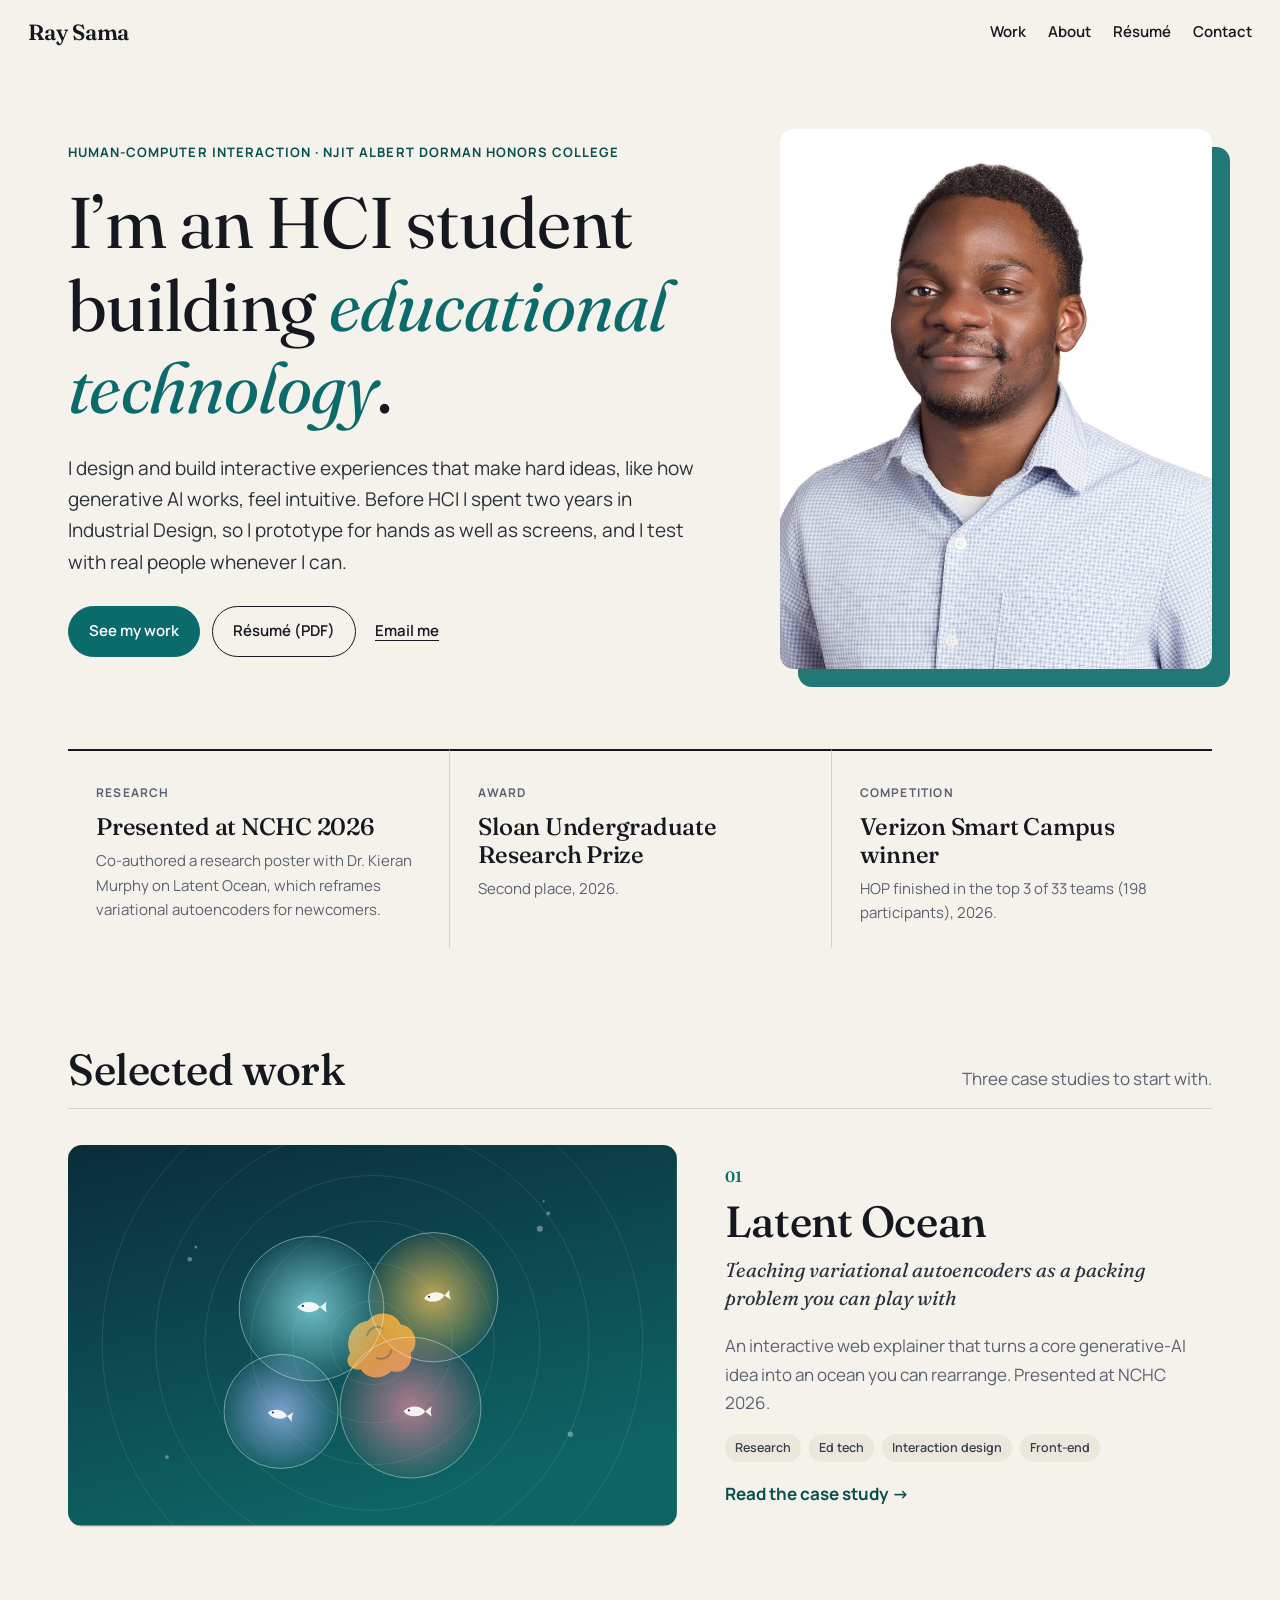
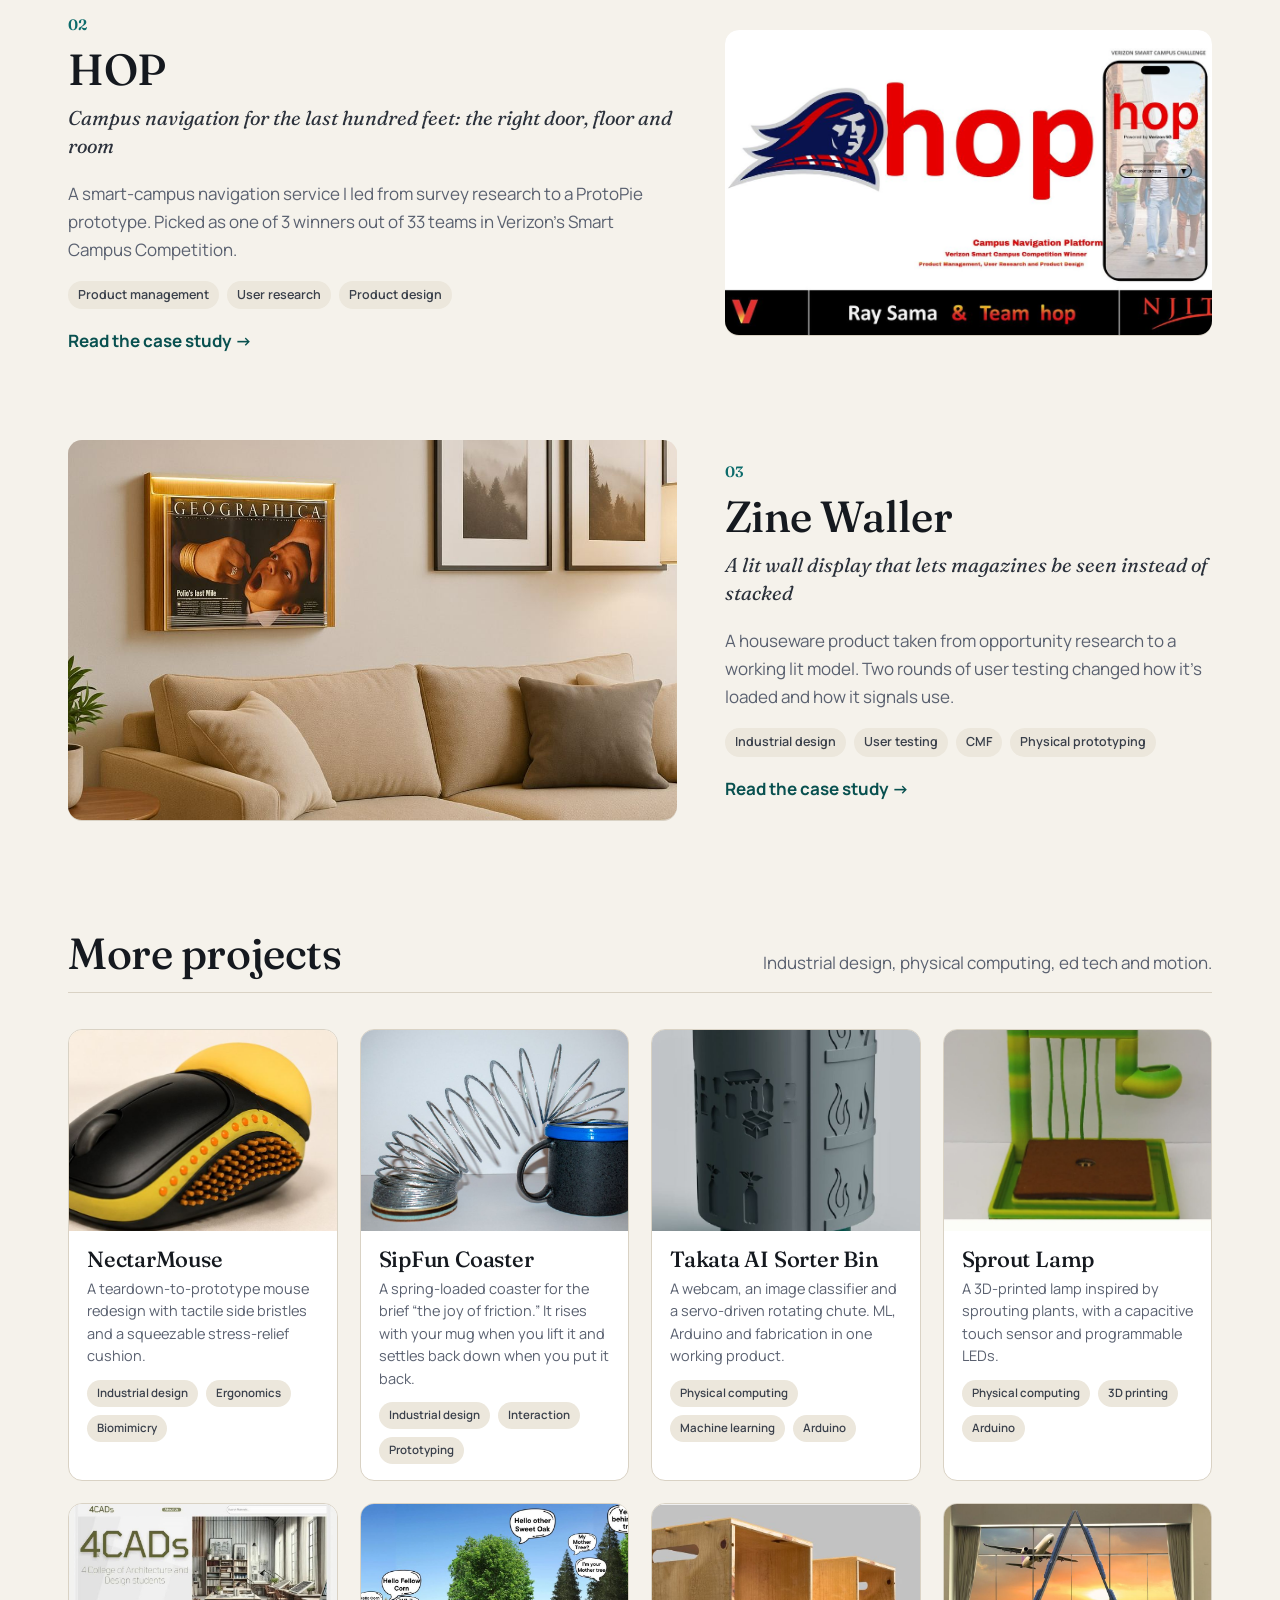
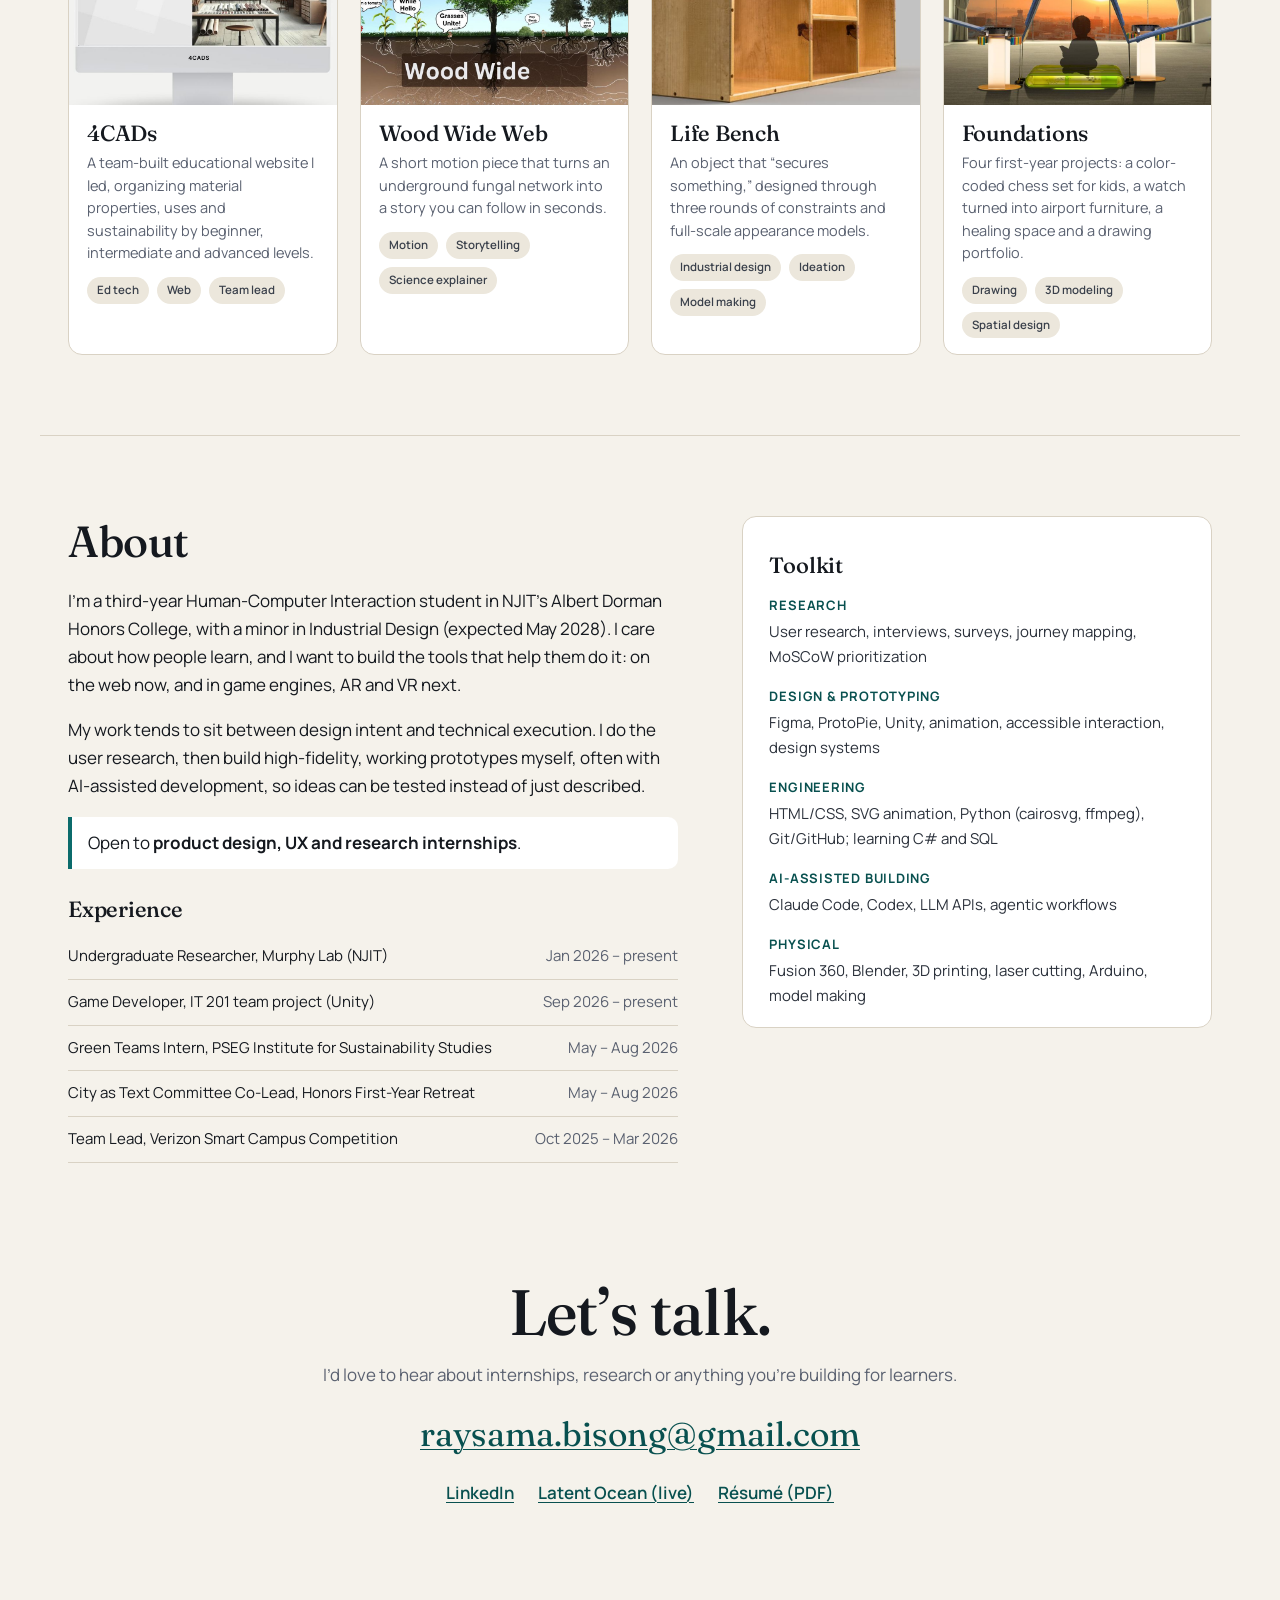
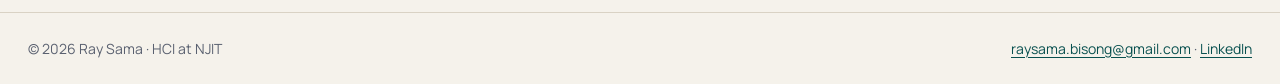
==== index.html @ 393fccdd "Portfolio site: home page, 11 case studies, résumé Co-Authored-By: Claude Opus 5.5 <noreply@anthropi" ====
<!DOCTYPE html>
<html lang="en">
<head>
<meta charset="utf-8">
<meta name="viewport" content="width=device-width, initial-scale=1">
<title>Ray Sama | HCI student building educational technology</title>
<meta name="description" content="Portfolio of Ray Sama, a Human-Computer Interaction student at NJIT who builds educational technology, interactive prototypes and physical products.">
<meta property="og:title" content="Ray Sama | HCI student building educational technology">
<meta property="og:description" content="Portfolio of Ray Sama, a Human-Computer Interaction student at NJIT who builds educational technology, interactive prototypes and physical products.">
<meta property="og:type" content="website">
<meta property="og:image" content="https://iamraygb.github.io/assets/img/og.jpg">
<meta name="twitter:card" content="summary_large_image">
<link rel="icon" href="assets/favicon.svg" type="image/svg+xml">
<link rel="preconnect" href="https://fonts.googleapis.com"><link rel="preconnect" href="https://fonts.gstatic.com" crossorigin><link href="https://fonts.googleapis.com/css2?family=Fraunces:opsz,wght@9..144,400;9..144,500;9..144,600&family=Manrope:wght@400;500;600;700&display=swap" rel="stylesheet">
<link rel="stylesheet" href="assets/css/site.css">
</head>
<body>
<a class="skip" href="#main">Skip to content</a>
<header class="site-header">
  <a class="wordmark" href="index.html">Ray Sama</a>
  <nav aria-label="Primary">
    <a href="index.html#work">Work</a>
    <a href="index.html#about">About</a>
    <a href="assets/Ray_Sama_Resume.pdf">R&eacute;sum&eacute;</a>
    <a href="index.html#contact">Contact</a>
  </nav>
</header>
<main id="main">
<section class="hero wrap">
  <div class="hero-text">
    <p class="eyebrow">Human-Computer Interaction &middot; NJIT Albert Dorman Honors College</p>
    <h1>I&rsquo;m an HCI student building <em>educational technology</em>.</h1>
    <p class="lede">I design and build interactive experiences that make hard ideas, like how generative AI works, feel intuitive. Before HCI I spent two years in Industrial Design, so I prototype for hands as well as screens, and I test with real people whenever I can.</p>
    <div class="cta">
      <a class="btn primary" href="#work">See my work</a>
      <a class="btn" href="assets/Ray_Sama_Resume.pdf">R&eacute;sum&eacute; (PDF)</a>
      <a class="btn ghost" href="mailto:raysama.bisong@gmail.com">Email me</a>
    </div>
  </div>
  <figure class="hero-photo">
    <img src="assets/img/ray-sama.jpg" width="800" height="1000" alt="Portrait of Ray Sama" loading="eager">
  </figure>
</section>

<section class="highlights wrap" aria-label="Highlights">
  <div class="hl">
    <span class="hl-label">Research</span>
    <h2 class="hl-title">Presented at NCHC 2026</h2>
    <p>Co-authored a research poster with Dr. Kieran Murphy on Latent Ocean, which reframes variational autoencoders for newcomers.</p>
  </div>
  <div class="hl">
    <span class="hl-label">Award</span>
    <h2 class="hl-title">Sloan Undergraduate Research Prize</h2>
    <p>Second place, 2026.</p>
  </div>
  <div class="hl">
    <span class="hl-label">Competition</span>
    <h2 class="hl-title">Verizon Smart Campus winner</h2>
    <p>HOP finished in the top 3 of 33 teams (198 participants), 2026.</p>
  </div>
</section>

<section id="work" class="work wrap">
  <div class="section-head"><h2>Selected work</h2><p>Three case studies to start with.</p></div>
  <article class="feature">
    <a class="feature-media" href="work/latent-ocean.html" tabindex="-1" aria-hidden="true"><svg class="ocean-art" viewBox="0 0 1600 1000" role="img" aria-label="Illustration of Latent Ocean: translucent clouds overlapping around a central reef" xmlns="http://www.w3.org/2000/svg" preserveAspectRatio="xMidYMid slice">
<defs>
<linearGradient id="sea" x1="0" y1="0" x2="0.4" y2="1"><stop offset="0" stop-color="#0B2C3A"/><stop offset="1" stop-color="#0E6464"/></linearGradient>
<radialGradient id="c1"><stop offset="0" stop-color="#8FE3EC" stop-opacity=".75"/><stop offset="1" stop-color="#8FE3EC" stop-opacity=".08"/></radialGradient>
<radialGradient id="c2"><stop offset="0" stop-color="#F5C35A" stop-opacity=".75"/><stop offset="1" stop-color="#F5C35A" stop-opacity=".08"/></radialGradient>
<radialGradient id="c3"><stop offset="0" stop-color="#F08AA0" stop-opacity=".7"/><stop offset="1" stop-color="#F08AA0" stop-opacity=".08"/></radialGradient>
<radialGradient id="c4"><stop offset="0" stop-color="#A9C1FF" stop-opacity=".7"/><stop offset="1" stop-color="#A9C1FF" stop-opacity=".08"/></radialGradient>
<symbol id="fish" viewBox="-30 -14 60 28"><path d="M-22 0 C-12 -12 10 -12 18 0 C10 12 -12 12 -22 0Z M18 0 L30 -10 L28 0 L30 10Z" fill="#fff" fill-opacity=".9"/><circle cx="-12" cy="-2" r="2" fill="#0B2C3A"/></symbol>
</defs>
<rect width="1600" height="1000" fill="url(#sea)"/>
<g fill="none" stroke="#fff" stroke-opacity=".13" stroke-width="2">
<circle cx="800" cy="520" r="110"/><circle cx="800" cy="520" r="210"/><circle cx="800" cy="520" r="320"/><circle cx="800" cy="520" r="440"/><circle cx="800" cy="520" r="570"/><circle cx="800" cy="520" r="710"/>
</g>
<path d="M742 548c-18-40 10-82 46-86 22-30 74-24 86 10 38 4 52 52 26 76 10 30-22 56-50 46-22 24-66 22-80-4-30 4-46-22-28-42z" fill="#E7A23B" fill-opacity=".92"/>
<path d="M786 500c6-20 26-28 40-18M812 560c18 6 34-4 38-20" stroke="#0B2C3A" stroke-opacity=".35" stroke-width="5" fill="none" stroke-linecap="round"/>
<circle cx="640" cy="430" r="190" fill="url(#c1)"/>
<circle cx="960" cy="400" r="170" fill="url(#c2)"/>
<circle cx="900" cy="690" r="185" fill="url(#c3)"/>
<circle cx="560" cy="700" r="150" fill="url(#c4)"/>
<g stroke="#fff" stroke-opacity=".55" stroke-width="2" fill="none">
<circle cx="640" cy="430" r="190"/><circle cx="960" cy="400" r="170"/><circle cx="900" cy="690" r="185"/><circle cx="560" cy="700" r="150"/>
</g>
<use href="#fish" x="590" y="405" width="90" height="42"/>
<use href="#fish" x="925" y="380" width="80" height="38" transform="rotate(-8 965 399)"/>
<use href="#fish" x="870" y="680" width="86" height="40"/>
<use href="#fish" x="515" y="690" width="76" height="36" transform="rotate(10 553 708)"/>
<g fill="#fff" fill-opacity=".35"><circle cx="1240" cy="220" r="8"/><circle cx="1262" cy="180" r="5"/><circle cx="1250" cy="148" r="3"/><circle cx="320" cy="300" r="6"/><circle cx="336" cy="268" r="4"/><circle cx="1320" cy="760" r="7"/><circle cx="260" cy="820" r="5"/></g>
</svg></a>
    <div class="feature-body">
      <span class="num">01</span>
      <h3><a href="work/latent-ocean.html">Latent Ocean</a></h3>
      <p class="feature-kicker">Teaching variational autoencoders as a packing problem you can play with</p>
      <p>An interactive web explainer that turns a core generative-AI idea into an ocean you can rearrange. Presented at NCHC 2026.</p>
      <ul class="tags"><li>Research</li><li>Ed tech</li><li>Interaction design</li><li>Front-end</li></ul>
      <a class="more" href="work/latent-ocean.html">Read the case study <span aria-hidden="true">&rarr;</span></a>
    </div>
  </article>
  <article class="feature flip">
    <a class="feature-media" href="work/hop.html" tabindex="-1" aria-hidden="true"><img src="assets/img/hop/cover.jpg" width="1200" height="675" alt="HOP project cover" loading="lazy"></a>
    <div class="feature-body">
      <span class="num">02</span>
      <h3><a href="work/hop.html">HOP</a></h3>
      <p class="feature-kicker">Campus navigation for the last hundred feet: the right door, floor and room</p>
      <p>A smart-campus navigation service I led from survey research to a ProtoPie prototype. Picked as one of 3 winners out of 33 teams in Verizon&rsquo;s Smart Campus Competition.</p>
      <ul class="tags"><li>Product management</li><li>User research</li><li>Product design</li></ul>
      <a class="more" href="work/hop.html">Read the case study <span aria-hidden="true">&rarr;</span></a>
    </div>
  </article>
  <article class="feature">
    <a class="feature-media" href="work/zine-waller.html" tabindex="-1" aria-hidden="true"><img src="assets/img/zine-waller/cover.jpg" width="1200" height="675" alt="Zine Waller project cover" loading="lazy"></a>
    <div class="feature-body">
      <span class="num">03</span>
      <h3><a href="work/zine-waller.html">Zine Waller</a></h3>
      <p class="feature-kicker">A lit wall display that lets magazines be seen instead of stacked</p>
      <p>A houseware product taken from opportunity research to a working lit model. Two rounds of user testing changed how it&rsquo;s loaded and how it signals use.</p>
      <ul class="tags"><li>Industrial design</li><li>User testing</li><li>CMF</li><li>Physical prototyping</li></ul>
      <a class="more" href="work/zine-waller.html">Read the case study <span aria-hidden="true">&rarr;</span></a>
    </div>
  </article>
</section>

<section class="more-work wrap" aria-labelledby="more-title">
  <div class="section-head"><h2 id="more-title">More projects</h2><p>Industrial design, physical computing, ed tech and motion.</p></div>
  <div class="grid">
    <a class="card" href="work/nectarmouse.html">
      <div class="card-media"><img src="assets/img/nectarmouse/cover.jpg" width="936" height="527" alt="NectarMouse project cover" loading="lazy"></div>
      <div class="card-body"><h3>NectarMouse</h3><p>A teardown-to-prototype mouse redesign with tactile side bristles and a squeezable stress-relief cushion.</p><ul class="tags"><li>Industrial design</li><li>Ergonomics</li><li>Biomimicry</li></ul></div>
    </a>
    <a class="card" href="work/sipfun-coaster.html">
      <div class="card-media"><img src="assets/img/sipfun-coaster/cover.jpg" width="1200" height="675" alt="SipFun Coaster project cover" loading="lazy"></div>
      <div class="card-body"><h3>SipFun Coaster</h3><p>A spring-loaded coaster for the brief &ldquo;the joy of friction.&rdquo; It rises with your mug when you lift it and settles back down when you put it back.</p><ul class="tags"><li>Industrial design</li><li>Interaction</li><li>Prototyping</li></ul></div>
    </a>
    <a class="card" href="work/takata-sorter-bin.html">
      <div class="card-media"><img src="assets/img/takata-sorter-bin/cover.jpg" width="666" height="872" alt="Takata AI Sorter Bin project cover" loading="lazy"></div>
      <div class="card-body"><h3>Takata AI Sorter Bin</h3><p>A webcam, an image classifier and a servo-driven rotating chute. ML, Arduino and fabrication in one working product.</p><ul class="tags"><li>Physical computing</li><li>Machine learning</li><li>Arduino</li></ul></div>
    </a>
    <a class="card" href="work/sprout-lamp.html">
      <div class="card-media"><img src="assets/img/sprout-lamp/cover.jpg" width="1200" height="820" alt="Sprout Lamp project cover" loading="lazy"></div>
      <div class="card-body"><h3>Sprout Lamp</h3><p>A 3D-printed lamp inspired by sprouting plants, with a capacitive touch sensor and programmable LEDs.</p><ul class="tags"><li>Physical computing</li><li>3D printing</li><li>Arduino</li></ul></div>
    </a>
    <a class="card" href="work/4cads.html">
      <div class="card-media"><img src="assets/img/4cads/cover.jpg" width="918" height="780" alt="4CADs project cover" loading="lazy"></div>
      <div class="card-body"><h3>4CADs</h3><p>A team-built educational website I led, organizing material properties, uses and sustainability by beginner, intermediate and advanced levels.</p><ul class="tags"><li>Ed tech</li><li>Web</li><li>Team lead</li></ul></div>
    </a>
    <a class="card" href="work/wood-wide-web.html">
      <div class="card-media"><img src="assets/img/wood-wide-web/cover.jpg" width="1200" height="675" alt="Wood Wide Web project cover" loading="lazy"></div>
      <div class="card-body"><h3>Wood Wide Web</h3><p>A short motion piece that turns an underground fungal network into a story you can follow in seconds.</p><ul class="tags"><li>Motion</li><li>Storytelling</li><li>Science explainer</li></ul></div>
    </a>
    <a class="card" href="work/life-bench.html">
      <div class="card-media"><img src="assets/img/life-bench/cover.jpg" width="1116" height="557" alt="Life Bench project cover" loading="lazy"></div>
      <div class="card-body"><h3>Life Bench</h3><p>An object that &ldquo;secures something,&rdquo; designed through three rounds of constraints and full-scale appearance models.</p><ul class="tags"><li>Industrial design</li><li>Ideation</li><li>Model making</li></ul></div>
    </a>
    <a class="card" href="work/foundations.html">
      <div class="card-media"><img src="assets/img/foundations/cover.jpg" width="1200" height="628" alt="Foundations project cover" loading="lazy"></div>
      <div class="card-body"><h3>Foundations</h3><p>Four first-year projects: a color-coded chess set for kids, a watch turned into airport furniture, a healing space and a drawing portfolio.</p><ul class="tags"><li>Drawing</li><li>3D modeling</li><li>Spatial design</li></ul></div>
    </a>
  </div>
</section>

<section id="about" class="about wrap">
  <div class="about-text">
    <h2>About</h2>
    <p>I&rsquo;m a third-year Human-Computer Interaction student in NJIT&rsquo;s Albert Dorman Honors College, with a minor in Industrial Design (expected May 2028). I care about how people learn, and I want to build the tools that help them do it: on the web now, and in game engines, AR and VR next.</p>
    <p>My work tends to sit between design intent and technical execution. I do the user research, then build high-fidelity, working prototypes myself, often with AI-assisted development, so ideas can be tested instead of just described.</p>
    <p class="open">Open to <strong>product design, UX and research internships</strong>.</p>
    <h3>Experience</h3>
    <ul class="exp">
      <li><span>Undergraduate Researcher, Murphy Lab (NJIT)</span><span>Jan 2026 &ndash; present</span></li>
      <li><span>Game Developer, IT 201 team project (Unity)</span><span>Sep 2026 &ndash; present</span></li>
      <li><span>Green Teams Intern, PSEG Institute for Sustainability Studies</span><span>May &ndash; Aug 2026</span></li>
      <li><span>City as Text Committee Co-Lead, Honors First-Year Retreat</span><span>May &ndash; Aug 2026</span></li>
      <li><span>Team Lead, Verizon Smart Campus Competition</span><span>Oct 2025 &ndash; Mar 2026</span></li>
    </ul>
  </div>
  <div class="skills">
    <h3>Toolkit</h3>
    <dl>
      <dt>Research</dt><dd>User research, interviews, surveys, journey mapping, MoSCoW prioritization</dd>
      <dt>Design &amp; prototyping</dt><dd>Figma, ProtoPie, Unity, animation, accessible interaction, design systems</dd>
      <dt>Engineering</dt><dd>HTML/CSS, SVG animation, Python (cairosvg, ffmpeg), Git/GitHub; learning C# and SQL</dd>
      <dt>AI-assisted building</dt><dd>Claude Code, Codex, LLM APIs, agentic workflows</dd>
      <dt>Physical</dt><dd>Fusion 360, Blender, 3D printing, laser cutting, Arduino, model making</dd>
    </dl>
  </div>
</section>

<section id="contact" class="contact wrap">
  <h2>Let&rsquo;s talk.</h2>
  <p>I&rsquo;d love to hear about internships, research or anything you&rsquo;re building for learners.</p>
  <p class="contact-links">
    <a class="big" href="mailto:raysama.bisong@gmail.com">raysama.bisong@gmail.com</a>
  </p>
  <p class="contact-row"><a href="https://www.linkedin.com/in/raysama">LinkedIn</a> <a href="https://iamraygb.github.io/Latent-Ocean/">Latent Ocean (live)</a> <a href="assets/Ray_Sama_Resume.pdf">R&eacute;sum&eacute; (PDF)</a></p>
</section>
</main>
<footer class="site-footer">
  <p>&copy; 2026 Ray Sama &middot; HCI at NJIT</p>
  <p><a href="mailto:raysama.bisong@gmail.com">raysama.bisong@gmail.com</a> &middot; <a href="https://www.linkedin.com/in/raysama">LinkedIn</a></p>
</footer>
<div class="lightbox" hidden aria-modal="true" role="dialog" aria-label="Image viewer">
  <button class="lb-close" aria-label="Close">&times;</button>
  <button class="lb-prev" aria-label="Previous image">&#8249;</button>
  <figure><img alt=""><figcaption></figcaption></figure>
  <button class="lb-next" aria-label="Next image">&#8250;</button>
</div>
<script src="assets/js/site.js"></script>
</body>
</html>
---- assets/css/site.css ----
/* Ray Sama portfolio */
:root{
  --paper:#F5F2EB;
  --paper-2:#ECE7DC;
  --ink:#15191F;
  --muted:#5A6170;
  --line:#D9D2C4;
  --accent:#0B6B6B;
  --accent-ink:#08504F;
  --amber:#E3A13A;
  --card:#FFFFFF;
  --radius:14px;
  --serif:"Fraunces", Georgia, "Times New Roman", serif;
  --sans:"Manrope", system-ui, -apple-system, "Segoe UI", sans-serif;
  --max:1200px;
}
*{box-sizing:border-box}
html{scroll-behavior:smooth}
@media (prefers-reduced-motion:reduce){html{scroll-behavior:auto}*{transition:none!important;animation:none!important}}
body{margin:0;background:var(--paper);color:var(--ink);font-family:var(--sans);font-size:17px;line-height:1.65;-webkit-font-smoothing:antialiased}
img,video,svg{max-width:100%;display:block}
a{color:var(--accent-ink);text-decoration-thickness:1px;text-underline-offset:3px}
a:hover{color:var(--accent)}
:focus-visible{outline:3px solid var(--amber);outline-offset:3px;border-radius:4px}
h1,h2,h3{font-family:var(--serif);font-weight:500;line-height:1.15;letter-spacing:-.01em;margin:0}
p{margin:0 0 1em}
.wrap{max-width:var(--max);margin:0 auto;padding:0 28px}
.narrow{max-width:820px}
.skip{position:absolute;left:-999px;top:8px;background:var(--ink);color:#fff;padding:8px 12px;border-radius:8px;z-index:100}
.skip:focus{left:8px}

/* header */
.site-header{position:sticky;top:0;z-index:20;display:flex;justify-content:space-between;align-items:center;gap:16px;padding:14px 28px;background:color-mix(in srgb,var(--paper) 88%,transparent);backdrop-filter:blur(10px);-webkit-backdrop-filter:blur(10px);border-bottom:1px solid transparent}
.site-header.scrolled{border-bottom-color:var(--line)}
.wordmark{font-family:var(--serif);font-size:22px;font-weight:600;color:var(--ink);text-decoration:none;letter-spacing:-.01em}
.site-header nav{display:flex;gap:22px;flex-wrap:wrap}
.site-header nav a{color:var(--ink);text-decoration:none;font-weight:600;font-size:15px}
.site-header nav a:hover{color:var(--accent)}

/* buttons */
.btn{display:inline-flex;align-items:center;gap:8px;padding:12px 20px;border-radius:999px;border:1.5px solid var(--ink);color:var(--ink);text-decoration:none;font-weight:600;font-size:15px;transition:background .2s,color .2s,transform .2s}
.btn:hover{background:var(--ink);color:var(--paper);transform:translateY(-1px)}
.btn.primary{background:var(--accent);border-color:var(--accent);color:#fff}
.btn.primary:hover{background:var(--accent-ink);border-color:var(--accent-ink);color:#fff}
.btn.ghost{border-color:transparent;text-decoration:underline;text-underline-offset:4px;padding-left:6px;padding-right:6px}
.btn.ghost:hover{background:none;color:var(--accent)}

/* hero */
.hero{display:grid;grid-template-columns:1.35fr .9fr;gap:64px;align-items:center;padding-top:64px;padding-bottom:56px}
.eyebrow{font-size:13px;font-weight:700;letter-spacing:.08em;text-transform:uppercase;color:var(--accent-ink);margin-bottom:18px}
.hero h1{font-size:clamp(40px,5.6vw,72px);font-weight:400}
.hero h1 em{font-style:italic;color:var(--accent)}
.lede{font-size:19px;color:#2B313B;max-width:36em;margin-top:24px}
.cta{display:flex;flex-wrap:wrap;gap:12px;margin-top:28px;align-items:center}
.hero-photo{margin:0;position:relative}
.hero-photo::before{content:"";position:absolute;inset:18px -18px -18px 18px;background:var(--accent);border-radius:var(--radius);opacity:.9}
.hero-photo img{position:relative;border-radius:var(--radius);width:100%;height:auto;aspect-ratio:4/5;object-fit:cover;background:#fff}

/* highlights */
.highlights{display:grid;grid-template-columns:repeat(3,1fr);gap:0;padding-top:24px;padding-bottom:24px}
.hl{padding:26px 28px 22px;border-top:2px solid var(--ink)}
.hl+.hl{border-left:1px solid var(--line)}
.hl-label{font-size:12px;font-weight:700;letter-spacing:.1em;text-transform:uppercase;color:var(--muted)}
.hl-title{font-size:24px;margin:8px 0 8px}
.hl p{color:var(--muted);font-size:15px;margin:0}

/* section heads */
.section-head{display:flex;justify-content:space-between;align-items:baseline;gap:20px;border-bottom:1px solid var(--line);padding-bottom:14px;margin-bottom:36px}
.section-head h2{font-size:clamp(30px,3.4vw,44px)}
.section-head p{color:var(--muted);margin:0}
.work{padding-top:72px}

/* featured */
.feature{display:grid;grid-template-columns:1.25fr 1fr;gap:48px;align-items:center;margin-bottom:84px}
.feature.flip .feature-media{order:2}
.feature-media{display:block;border-radius:var(--radius);overflow:hidden;background:var(--paper-2);aspect-ratio:16/10;box-shadow:0 1px 0 var(--line)}
.feature-media img,.feature-media svg{width:100%;height:100%;object-fit:cover;transition:transform .5s ease}
.feature-media:hover img,.feature-media:hover svg{transform:scale(1.03)}
.num{font-family:var(--serif);font-size:15px;color:var(--accent);font-weight:600}
.feature h3{font-size:clamp(32px,3.4vw,46px);margin:6px 0 10px}
.feature h3 a{color:var(--ink);text-decoration:none}
.feature h3 a:hover{color:var(--accent)}
.feature-kicker{font-family:var(--serif);font-style:italic;font-size:20px;line-height:1.4;color:#2B313B}
.feature-body>p:not(.feature-kicker){color:var(--muted)}
.tags{list-style:none;padding:0;margin:14px 0 18px;display:flex;flex-wrap:wrap;gap:8px}
.tags li{font-size:12.5px;font-weight:600;padding:4px 10px;border-radius:999px;background:var(--paper-2);color:#3A404B}
.more{font-weight:700;text-decoration:none}
.more:hover span{margin-left:4px}
.more span{transition:margin .2s}

/* grid */
.more-work{padding-top:24px;padding-bottom:40px}
.grid{display:grid;grid-template-columns:repeat(4,1fr);gap:22px}
.card{display:flex;flex-direction:column;background:var(--card);border-radius:var(--radius);overflow:hidden;text-decoration:none;color:var(--ink);border:1px solid var(--line);transition:transform .25s,box-shadow .25s}
.card:hover{transform:translateY(-3px);box-shadow:0 14px 30px -18px rgba(20,25,31,.35);color:var(--ink)}
.card-media{aspect-ratio:4/3;overflow:hidden;background:var(--paper-2)}
.card-media img,.card-media svg{width:100%;height:100%;object-fit:cover}
.card-body{padding:16px 18px 6px}
.card h3{font-size:22px;margin-bottom:6px}
.card p{font-size:14.5px;color:var(--muted);line-height:1.55;margin:0}
.card .tags{margin:12px 0 10px}
.card .tags li{font-size:11.5px}

/* about */
.about{display:grid;grid-template-columns:1.3fr 1fr;gap:64px;padding-top:80px;padding-bottom:40px;border-top:1px solid var(--line);margin-top:40px}
.about h2{font-size:clamp(30px,3.4vw,44px);margin-bottom:20px}
.about h3{font-size:22px;margin:28px 0 12px}
.open{background:var(--card);border-left:4px solid var(--accent);padding:12px 16px;border-radius:0 10px 10px 0}
.exp{list-style:none;padding:0;margin:0}
.exp li{display:flex;justify-content:space-between;gap:16px;padding:10px 0;border-bottom:1px solid var(--line);font-size:15px}
.exp li span:last-child{color:var(--muted);white-space:nowrap}
.skills{background:var(--card);border:1px solid var(--line);border-radius:var(--radius);padding:8px 26px 18px;align-self:start}
.skills dl{margin:0}
.skills dt{font-weight:700;font-size:13px;letter-spacing:.06em;text-transform:uppercase;color:var(--accent-ink);margin-top:16px}
.skills dd{margin:4px 0 0;color:#2B313B;font-size:15px}

/* contact */
.contact{padding-top:72px;padding-bottom:88px;text-align:center}
.contact h2{font-size:clamp(40px,5vw,64px);margin-bottom:12px}
.contact p{color:var(--muted)}
.contact .big{font-family:var(--serif);font-size:clamp(22px,3vw,34px);color:var(--accent-ink)}
.contact-row{display:flex;justify-content:center;gap:24px;flex-wrap:wrap;font-weight:600}

/* footer */
.site-footer{display:flex;justify-content:space-between;flex-wrap:wrap;gap:12px;padding:24px 28px;border-top:1px solid var(--line);font-size:14px;color:var(--muted)}
.site-footer p{margin:0}

/* case study */
.case{padding-top:36px;padding-bottom:40px}
.back{display:inline-block;font-weight:600;text-decoration:none;margin-bottom:28px}
.case h1{font-size:clamp(44px,6vw,76px);font-weight:400}
.case-kicker{font-family:var(--serif);font-style:italic;font-size:clamp(20px,2.2vw,26px);line-height:1.35;color:#2B313B;margin:12px 0 30px}
.meta{display:grid;grid-template-columns:repeat(2,1fr);gap:0 32px;margin:0 0 28px;border-top:1px solid var(--line)}
.meta div{padding:12px 0;border-bottom:1px solid var(--line)}
.meta dt{font-size:12px;font-weight:700;letter-spacing:.08em;text-transform:uppercase;color:var(--muted)}
.meta dd{margin:2px 0 0;font-size:15.5px}
.case-hero{margin:20px auto 40px}
.case-hero img,.case-hero video{width:100%;height:auto;border-radius:var(--radius);background:var(--paper-2)}
.case-hero.art svg{width:100%;height:auto;aspect-ratio:16/9;border-radius:var(--radius)}
.case-hero img{cursor:zoom-in}
.stats{list-style:none;padding:0;margin:0 0 48px;display:grid;grid-template-columns:repeat(3,1fr);gap:16px}
.stats li{background:var(--card);border:1px solid var(--line);border-radius:12px;padding:18px 18px 14px}
.stats strong{display:block;font-family:var(--serif);font-weight:500;font-size:32px;line-height:1.1;color:var(--accent-ink)}
.stats span{font-size:14px;color:var(--muted)}
.block{margin-bottom:56px}
.block>h2{font-size:15px;font-family:var(--sans);font-weight:700;letter-spacing:.1em;text-transform:uppercase;color:var(--accent-ink);margin-bottom:16px;display:flex;align-items:center;gap:12px}
.block>h2::after{content:"";flex:1;height:1px;background:var(--line)}
.block>p{font-size:18px}
.steps{list-style:none;padding:0;margin:0;counter-reset:step}
.step{counter-increment:step;position:relative;padding-left:56px;margin-bottom:44px}
.step::before{content:counter(step);position:absolute;left:0;top:0;width:36px;height:36px;border-radius:50%;background:var(--ink);color:var(--paper);font-family:var(--serif);font-size:17px;display:grid;place-items:center}
.step h3{font-size:26px;margin:2px 0 10px}
.step>p{font-size:17px}
.sub{font-size:22px;margin:28px 0 10px}
.learned{padding-left:20px}
.learned li{margin-bottom:6px}

/* figures */
.figs{display:grid;gap:14px;margin:18px 0 6px}
.figs.n2,.figs.n4{grid-template-columns:1fr 1fr}
.figs.n3{grid-template-columns:1fr 1fr}
.figs.n3 figure:first-child{grid-column:1/-1}
.figs figure{margin:0}
.figs img{width:100%;height:auto;border-radius:10px;border:1px solid var(--line);background:#fff;cursor:zoom-in;transition:box-shadow .2s}
.figs img:hover{box-shadow:0 10px 24px -14px rgba(0,0,0,.35)}
.figs figcaption{font-size:13.5px;color:var(--muted);margin-top:6px;line-height:1.45}
.step .figs{margin-left:-56px}

/* mapping table */
.mapping{width:100%;border-collapse:collapse;margin:14px 0 4px;background:var(--card);border-radius:10px;overflow:hidden;border:1px solid var(--line);font-size:15.5px}
.mapping th{text-align:left;font-size:12px;letter-spacing:.08em;text-transform:uppercase;color:var(--muted);padding:10px 14px;background:var(--paper-2)}
.mapping td{padding:10px 14px;border-top:1px solid var(--line)}
.mapping td:first-child{font-weight:600;color:var(--accent-ink);width:42%}

/* embed */
.embed{border-radius:var(--radius);overflow:hidden;border:1px solid var(--line);background:linear-gradient(135deg,#0B2C3A,#0E6464);color:#fff}
.embed iframe{display:block;width:100%;height:720px;border:0;background:#fff}
.embed-fallback{padding:32px}
.embed-fallback p{font-size:17px;max-width:34em}
.embed-fallback .btn.primary{background:#fff;color:var(--accent-ink);border-color:#fff}

/* next */
.next{display:flex;justify-content:space-between;align-items:center;gap:16px;padding:28px 0;border-top:2px solid var(--ink);text-decoration:none;color:var(--ink);margin-top:20px}
.next span{font-size:13px;font-weight:700;letter-spacing:.1em;text-transform:uppercase;color:var(--muted)}
.next strong{font-family:var(--serif);font-weight:500;font-size:clamp(26px,3vw,38px)}
.next:hover strong{color:var(--accent)}

/* lightbox */
.lightbox{position:fixed;inset:0;z-index:50;background:rgba(12,15,20,.92);display:flex;align-items:center;justify-content:center;padding:40px 70px}
.lightbox[hidden]{display:none}
.lightbox figure{margin:0;max-width:100%;max-height:100%;display:flex;flex-direction:column;align-items:center}
.lightbox img{max-width:100%;max-height:calc(100vh - 120px);border-radius:8px;background:#fff}
.lightbox figcaption{color:#E6E2D9;font-size:14px;margin-top:10px;text-align:center}
.lightbox button{position:absolute;background:rgba(255,255,255,.12);color:#fff;border:0;width:48px;height:48px;border-radius:50%;font-size:30px;line-height:1;cursor:pointer}
.lightbox button:hover{background:rgba(255,255,255,.25)}
.lb-close{top:18px;right:18px}
.lb-prev{left:14px;top:50%;transform:translateY(-50%)}
.lb-next{right:14px;top:50%;transform:translateY(-50%)}

/* responsive */
@media (max-width:1000px){
  .grid{grid-template-columns:repeat(2,1fr)}
  .hero{grid-template-columns:1fr 280px;gap:36px}
  .about{grid-template-columns:1fr;gap:28px}
}
@media (max-width:760px){
  body{font-size:16px}
  .wrap{padding:0 20px}
  .site-header{padding:12px 20px}
  .site-header nav{gap:14px}
  .site-header nav a{font-size:14px}
  .hero{grid-template-columns:1fr;padding-top:36px}
  .hero-photo{max-width:300px;order:-1}
  .highlights{grid-template-columns:1fr}
  .hl+.hl{border-left:0}
  .hl{padding:18px 0}
  .section-head{flex-direction:column;gap:4px}
  .feature,.feature.flip{grid-template-columns:1fr;gap:20px;margin-bottom:56px}
  .feature.flip .feature-media{order:0}
  .grid{grid-template-columns:1fr}
  .meta{grid-template-columns:1fr}
  .stats{grid-template-columns:1fr}
  .step{padding-left:0}
  .step::before{position:static;margin-bottom:10px}
  .step .figs{margin-left:0}
  .figs.n2,.figs.n3,.figs.n4{grid-template-columns:1fr}
  .embed iframe{height:600px}
  .lightbox{padding:60px 10px}
  .lb-prev,.lb-next{top:auto;bottom:14px;transform:none}
}
@media (max-width:420px){.site-header{flex-direction:column;align-items:flex-start;gap:6px}}
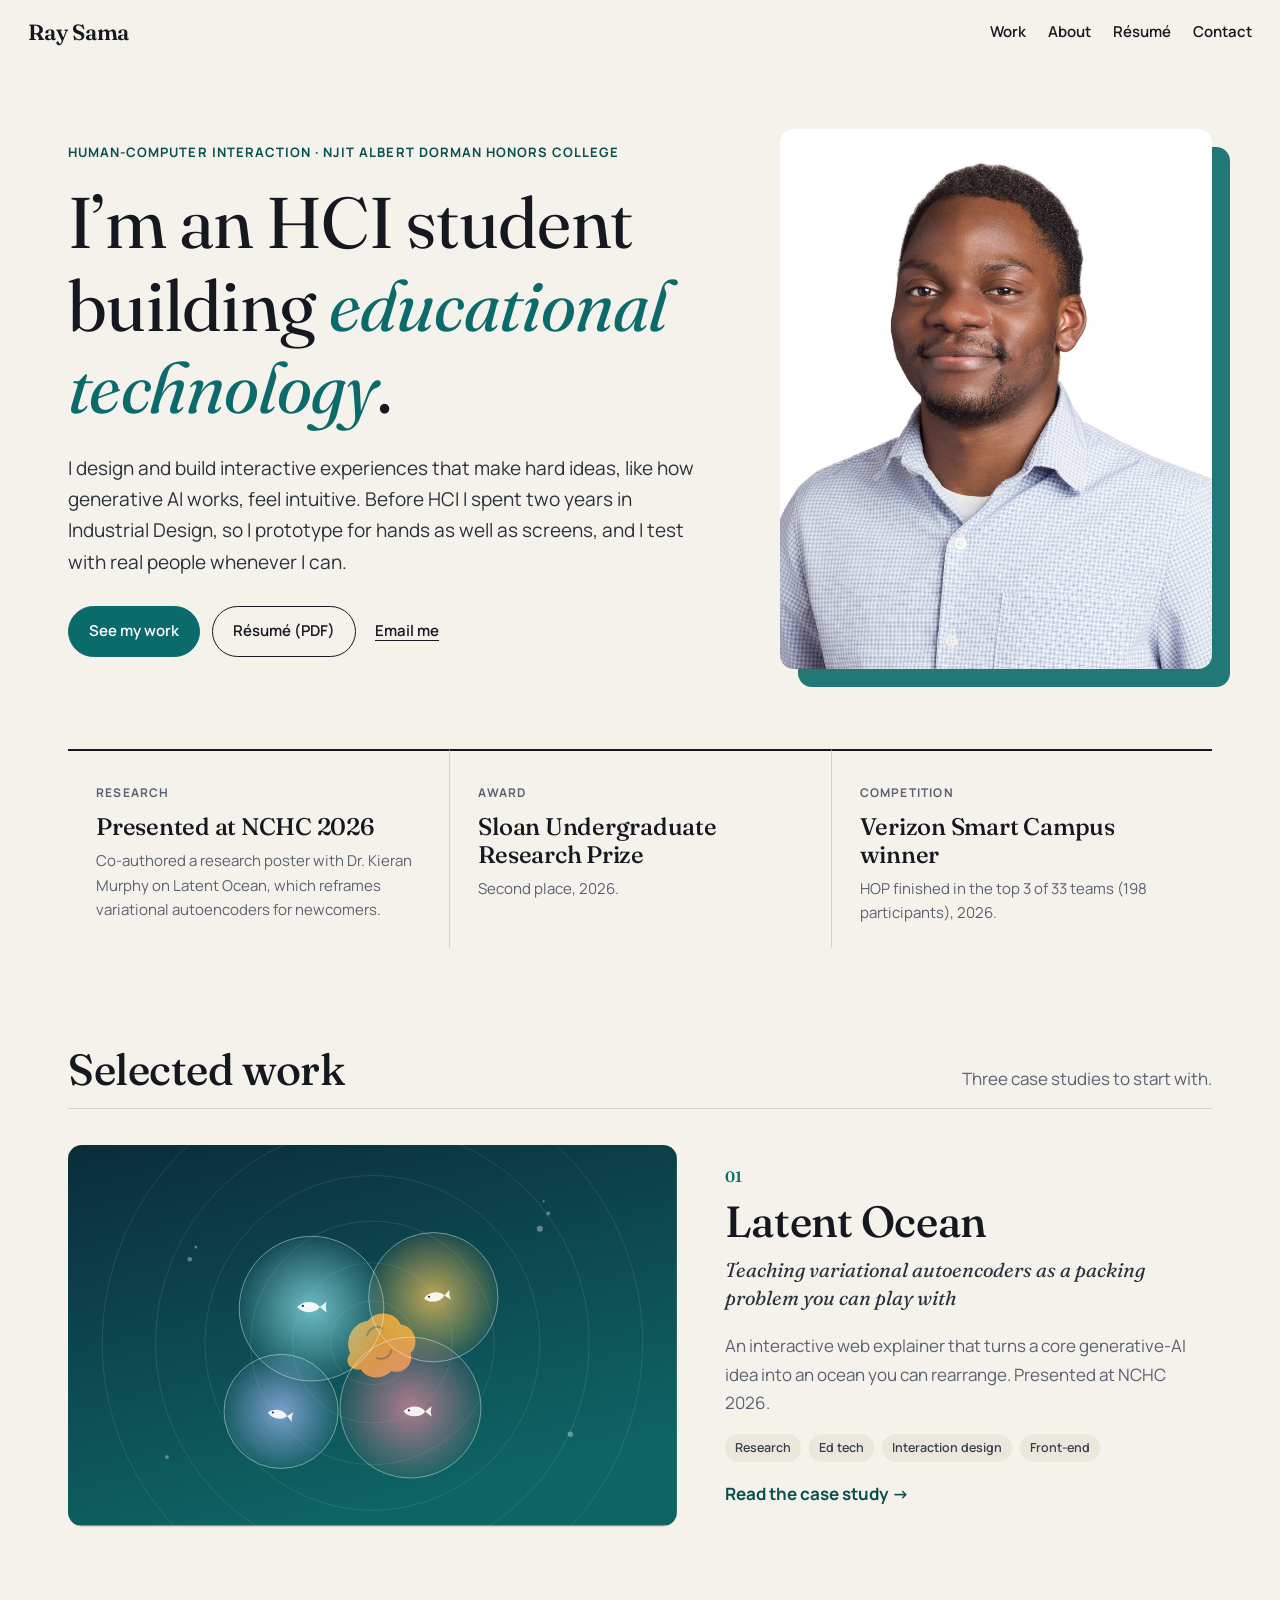
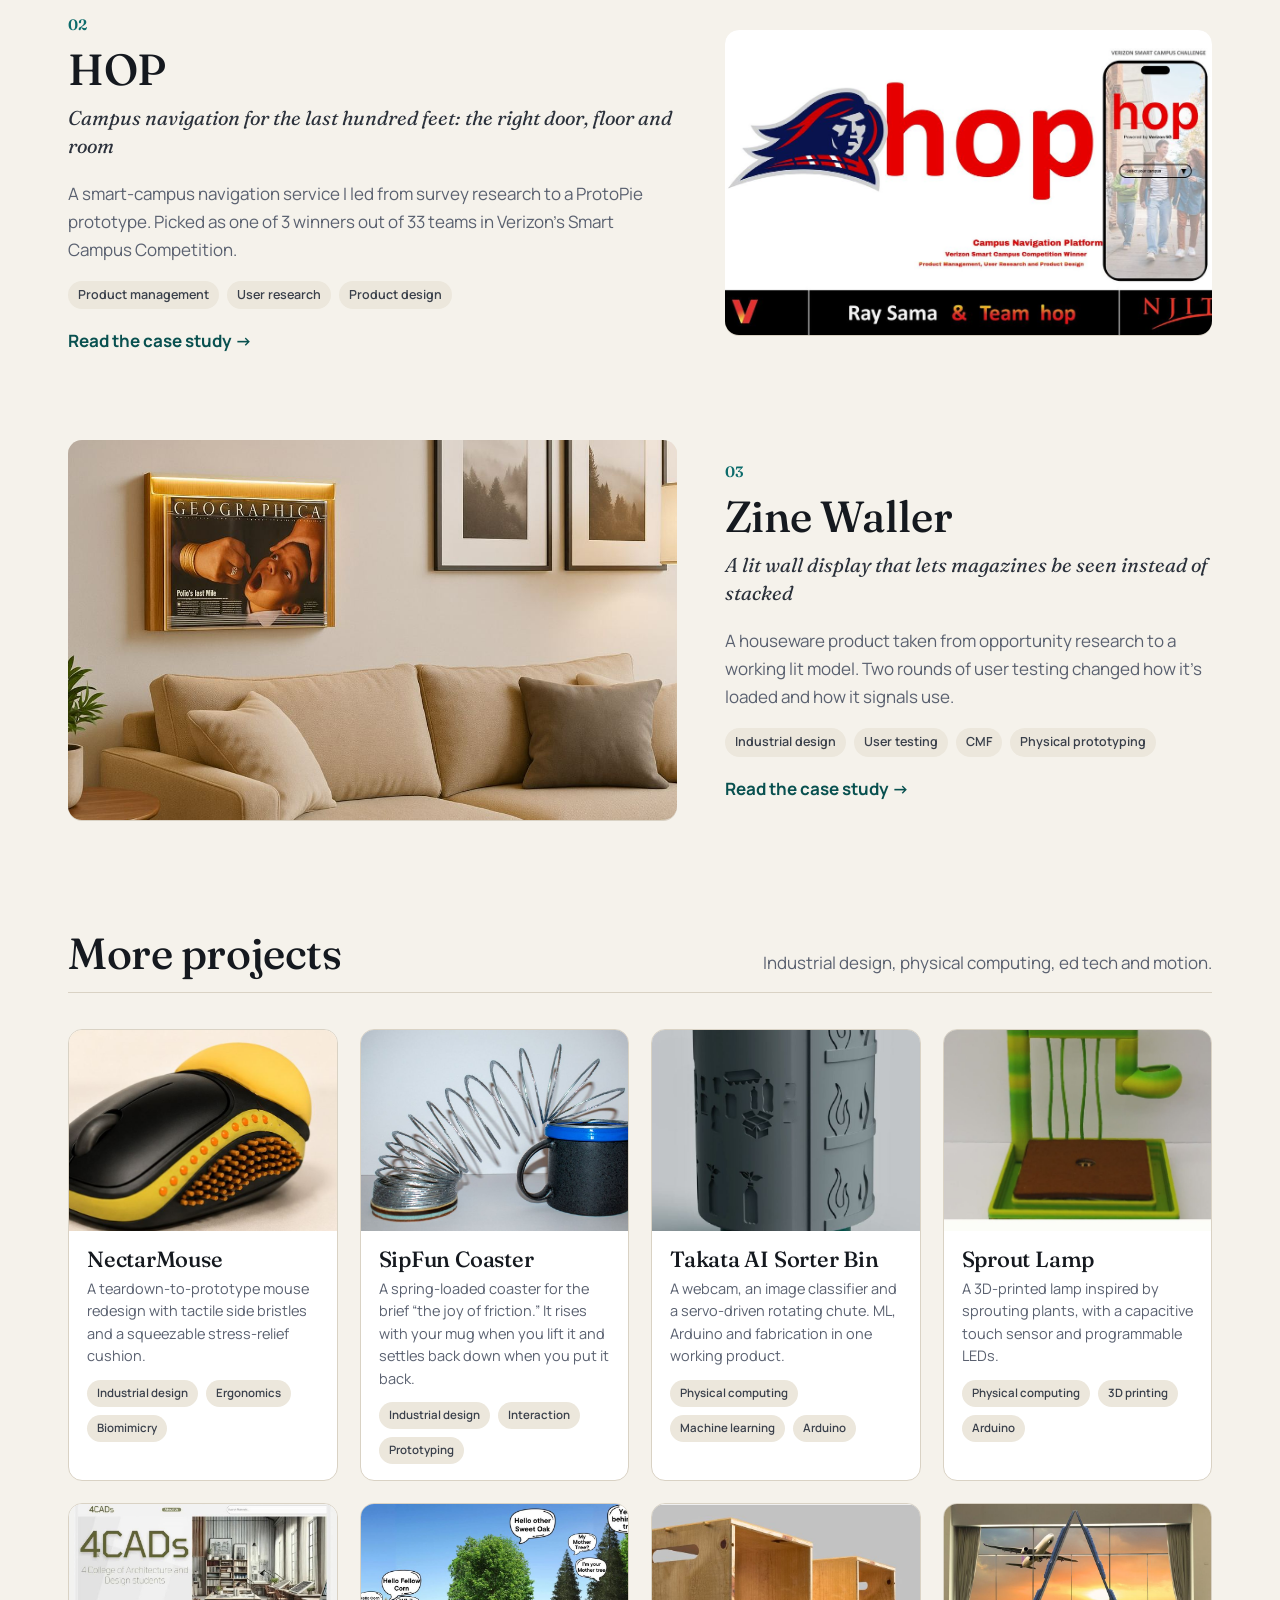
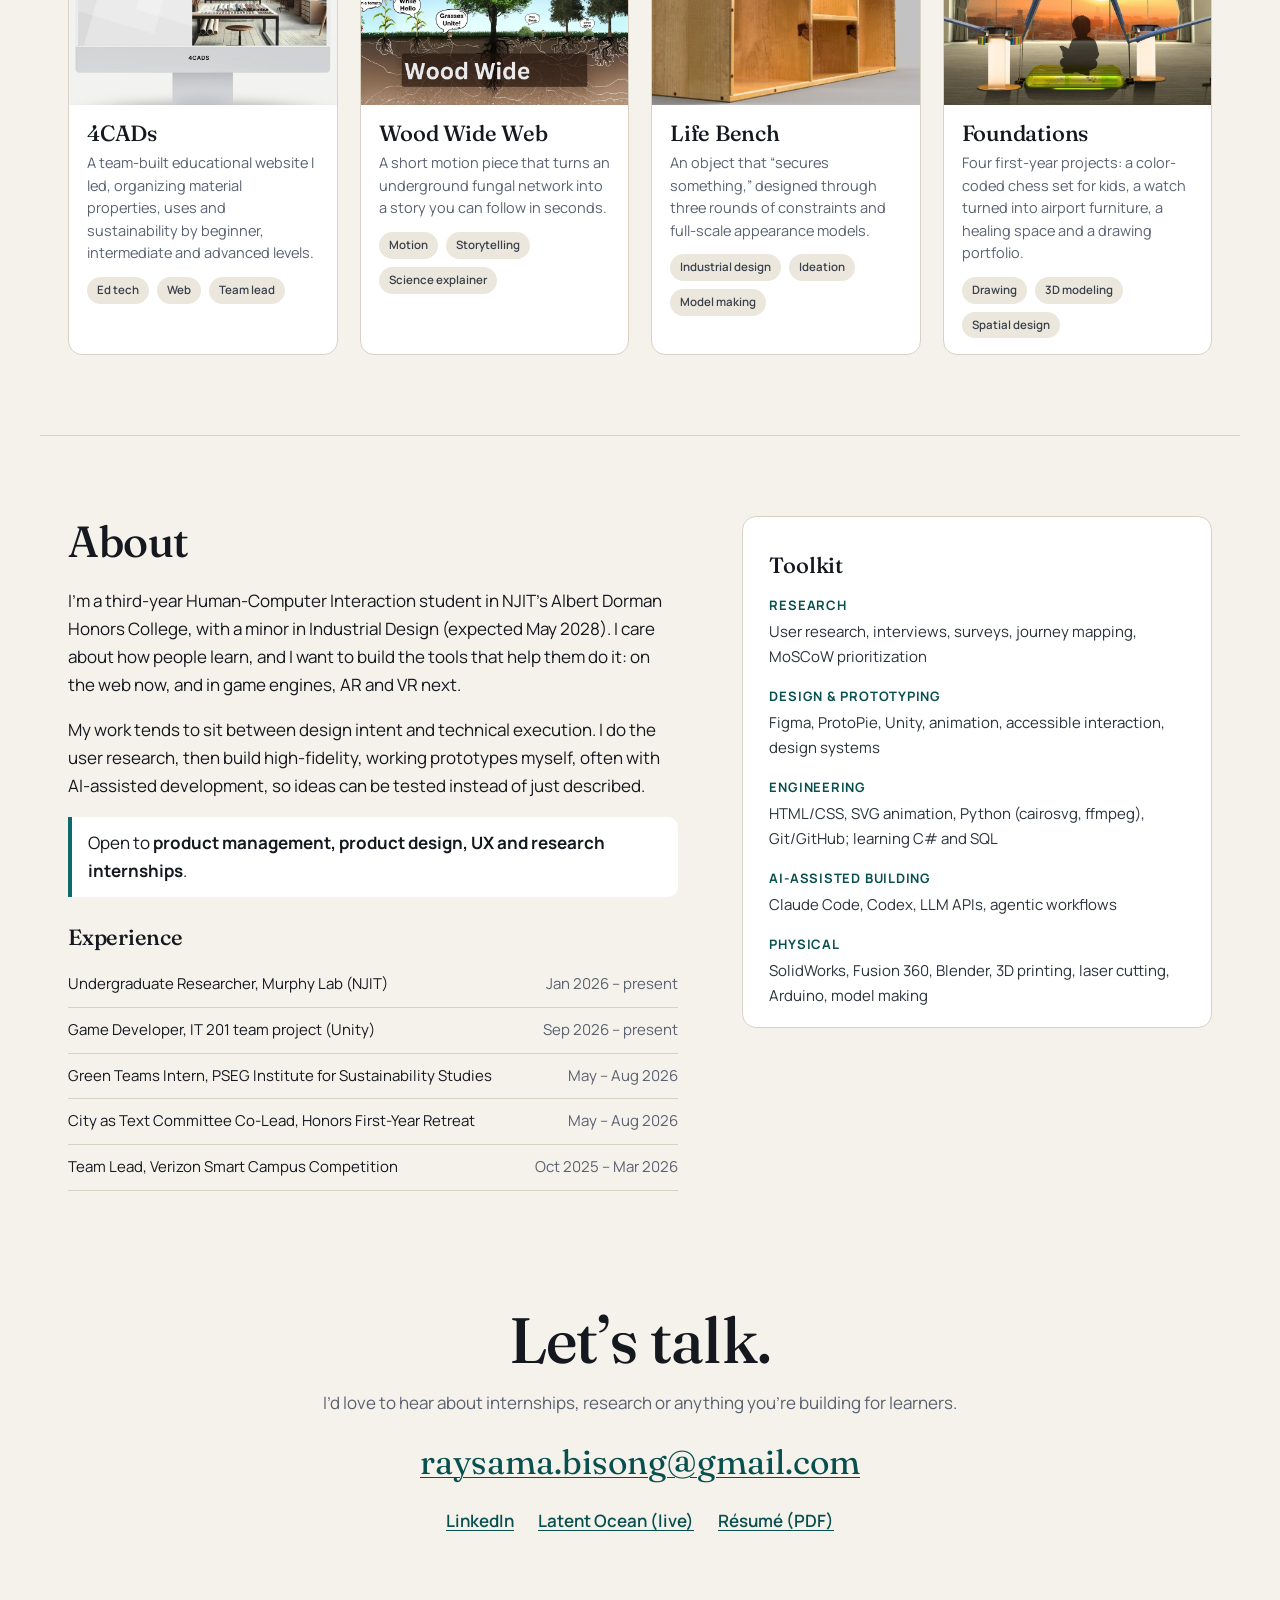
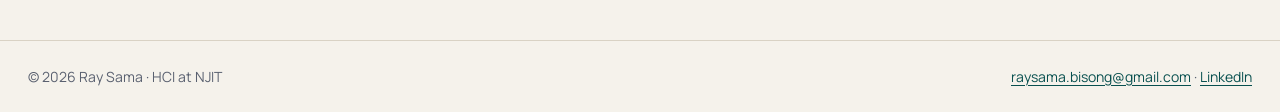
==== commit 74fed1db: "Add SolidWorks, product management interest; update résumé Co-Authored-By: Claude Opus 5.5 <noreply@" ====
--- a/index.html
+++ b/index.html
@@ -167,7 +167,7 @@
     <h2>About</h2>
     <p>I&rsquo;m a third-year Human-Computer Interaction student in NJIT&rsquo;s Albert Dorman Honors College, with a minor in Industrial Design (expected May 2028). I care about how people learn, and I want to build the tools that help them do it: on the web now, and in game engines, AR and VR next.</p>
     <p>My work tends to sit between design intent and technical execution. I do the user research, then build high-fidelity, working prototypes myself, often with AI-assisted development, so ideas can be tested instead of just described.</p>
-    <p class="open">Open to <strong>product design, UX and research internships</strong>.</p>
+    <p class="open">Open to <strong>product management, product design, UX and research internships</strong>.</p>
     <h3>Experience</h3>
     <ul class="exp">
       <li><span>Undergraduate Researcher, Murphy Lab (NJIT)</span><span>Jan 2026 &ndash; present</span></li>
@@ -184,7 +184,7 @@
       <dt>Design &amp; prototyping</dt><dd>Figma, ProtoPie, Unity, animation, accessible interaction, design systems</dd>
       <dt>Engineering</dt><dd>HTML/CSS, SVG animation, Python (cairosvg, ffmpeg), Git/GitHub; learning C# and SQL</dd>
       <dt>AI-assisted building</dt><dd>Claude Code, Codex, LLM APIs, agentic workflows</dd>
-      <dt>Physical</dt><dd>Fusion 360, Blender, 3D printing, laser cutting, Arduino, model making</dd>
+      <dt>Physical</dt><dd>SolidWorks, Fusion 360, Blender, 3D printing, laser cutting, Arduino, model making</dd>
     </dl>
   </div>
 </section>
